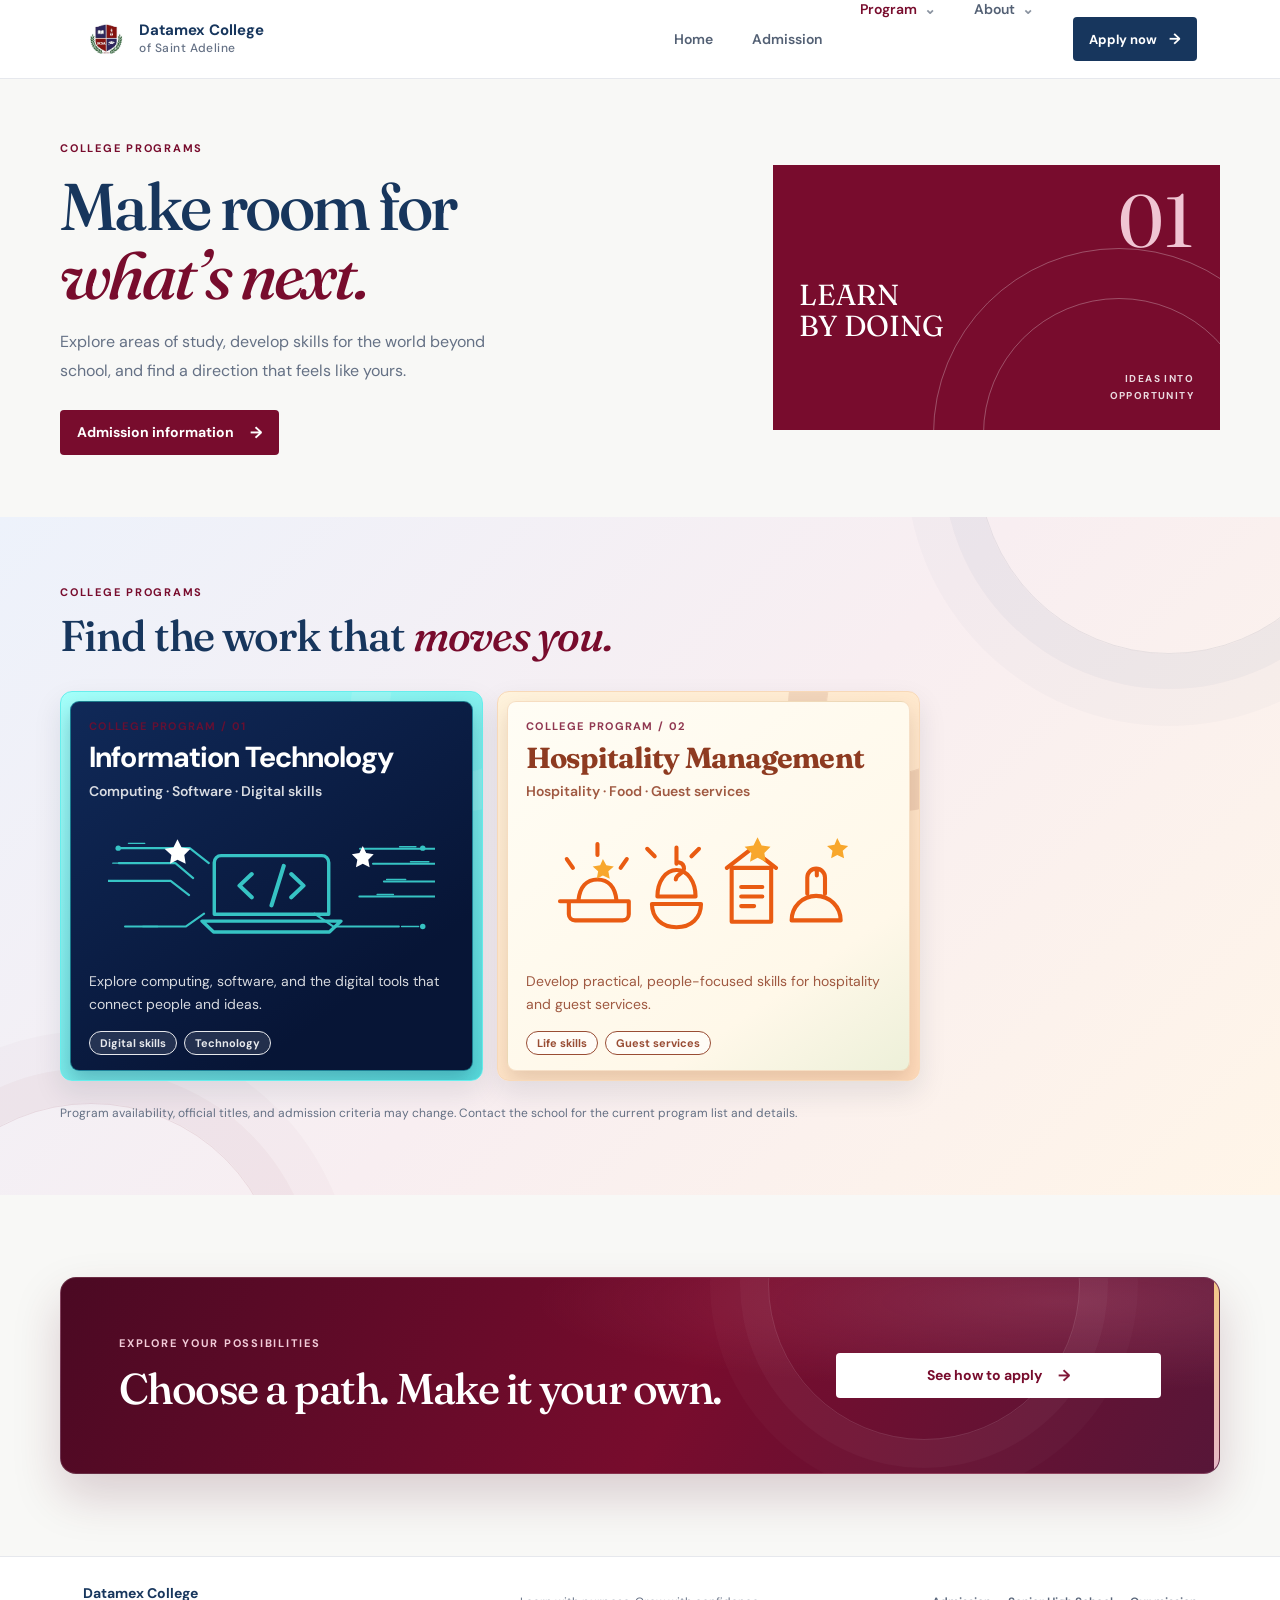
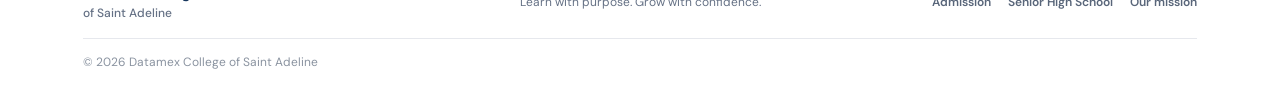
==== program-college.html @ 28ff856f "Refactor code structure and remove redundant sections for improved readability and maintainability" ====
<!doctype html>
<html lang="en">
<head>
  <meta charset="utf-8">
  <meta name="viewport" content="width=device-width, initial-scale=1">
  <meta name="theme-color" content="#780c2d">
  <meta name="description" content="Explore college program areas at Datamex College of Saint Adeline.">
  <title>College Programs | Datamex College of Saint Adeline</title>
  <link rel="preconnect" href="https://fonts.googleapis.com">
  <link rel="preconnect" href="https://fonts.gstatic.com" crossorigin>
  <link href="https://fonts.googleapis.com/css2?family=DM+Sans:wght@400;500;600;700&family=Fraunces:opsz,wght@9..144,500;9..144,600&display=swap" rel="stylesheet">
  <link rel="stylesheet" href="style.css">
  <script src="script.js" defer></script>
</head>
<body>
  <a class="skip-link" href="#main-content">Skip to content</a>
  <header class="site-header">
    <a class="brand" href="index.html" aria-label="Datamex College of Saint Adeline home"><img class="brand-logo" src="assets/dcsa-school-logo.png" alt=""><span class="brand-name">Datamex College <small>of Saint Adeline</small></span></a>
    <button class="menu-toggle" type="button" aria-expanded="false" aria-controls="primary-navigation"><span></span><span></span><span></span><span class="visually-hidden">Toggle navigation</span></button>
    <nav class="primary-navigation" id="primary-navigation" aria-label="Main navigation">
      <a class="nav-link" href="index.html">Home</a><a class="nav-link" href="admission.html">Admission</a>
      <details class="nav-dropdown current"><summary>Program <span aria-hidden="true">⌄</span></summary><div class="dropdown-menu"><a class="dropdown-active" href="program-college.html" aria-current="page">College</a><a href="program-shs.html">Senior High School</a></div></details>
      <details class="nav-dropdown"><summary>About <span aria-hidden="true">⌄</span></summary><div class="dropdown-menu"><a href="about-mission.html">Mission</a><a href="about-vision.html">Vision</a></div></details>
      <a class="nav-cta" href="admission.html">Apply now <span aria-hidden="true">→</span></a>
    </nav>
  </header>
  <main id="main-content">
    <section class="page-hero content-wrap">
      <div><p class="eyebrow eyebrow-dark">COLLEGE PROGRAMS</p><h1>Make room for<br><em>what’s next.</em></h1><p class="page-lead">Explore areas of study, develop skills for the world beyond school, and find a direction that feels like yours.</p><a class="button button-maroon" href="admission.html">Admission information <span aria-hidden="true">→</span></a></div>
      <div class="page-hero-art college-art" aria-hidden="true"><span class="art-symbol">01</span><span class="art-label">LEARN<br>BY DOING</span><span class="art-small">IDEAS INTO<br>OPPORTUNITY</span></div>
    </section>
    <section class="college-programs-section">
      <div class="info-section content-wrap college-programs">
        <div class="section-heading"><div><p class="eyebrow eyebrow-dark">COLLEGE PROGRAMS</p><h2>Find the work that <em>moves you.</em></h2></div></div>
        <div class="program-grid">
          <article class="program-card college-card-it">
            <div class="college-card-inner">
              <span class="program-index">COLLEGE PROGRAM / 01</span><h3>Information Technology</h3>
              <p class="program-subtitle">Computing · Software · Digital skills</p>
              <img class="program-art" src="assets/college-it.svg" alt="">
              <p class="program-description">Explore computing, software, and the digital tools that connect people and ideas.</p>
              <div class="program-tags"><span>Digital skills</span><span>Technology</span></div>
            </div>
          </article>
          <article class="program-card college-card-hm">
            <div class="college-card-inner">
              <span class="program-index">COLLEGE PROGRAM / 02</span><h3>Hospitality Management</h3>
              <p class="program-subtitle">Hospitality · Food · Guest services</p>
              <img class="program-art" src="assets/college-hm.svg" alt="">
              <p class="program-description">Develop practical, people-focused skills for hospitality and guest services.</p>
              <div class="program-tags"><span>Life skills</span><span>Guest services</span></div>
            </div>
          </article>
        </div>
        <p class="disclaimer">Program availability, official titles, and admission criteria may change. Contact the school for the current program list and details.</p>
      </div>
    </section>
    <section class="closing-banner content-wrap"><div><p class="eyebrow">EXPLORE YOUR POSSIBILITIES</p><h2>Choose a path. Make it your own.</h2></div><a class="button button-light" href="admission.html">See how to apply <span aria-hidden="true">→</span></a></section>
  </main>
  <footer class="site-footer"><a class="footer-brand" href="index.html">Datamex College <span>of Saint Adeline</span></a><p>Learn with purpose. Grow with confidence.</p><div class="footer-links"><a href="admission.html">Admission</a><a href="program-shs.html">Senior High School</a><a href="about-mission.html">Our mission</a></div><small>© <span data-year>2026</span> Datamex College of Saint Adeline</small></footer>
</body>
</html>
---- style.css ----
:root {
  color-scheme: light;
  --maroon: #780c2d;
  --maroon-dark: #4b0923;
  --maroon-soft: #f5e9ed;
  --navy: #17365d;
  --navy-dark: #102747;
  --navy-soft: #eaf0f6;
  --ink: #202b3b;
  --muted: #657185;
  --line: #e6e8ed;
  --paper: #f8f8f6;
  --white: #fff;
  --sans: 'DM Sans', 'Segoe UI', sans-serif;
  --serif: 'Fraunces', Georgia, serif;
}

* { box-sizing: border-box; }
html { min-width: 320px; scroll-behavior: smooth; }
body { margin: 0; background: var(--paper); color: var(--ink); font-family: var(--sans); font-size: 16px; -webkit-font-smoothing: antialiased; }
a { color: inherit; text-decoration: none; }
button, a { -webkit-tap-highlight-color: transparent; }
a:focus-visible, button:focus-visible, summary:focus-visible { outline: 3px solid #a74867; outline-offset: 4px; }
.visually-hidden { position: absolute; width: 1px; height: 1px; overflow: hidden; clip: rect(0, 0, 0, 0); white-space: nowrap; clip-path: inset(50%); }
.skip-link { position: absolute; top: 8px; left: 8px; z-index: 20; padding: 10px 14px; transform: translateY(-150%); background: var(--navy); color: var(--white); }
.skip-link:focus { transform: translateY(0); }

.site-header { position: relative; z-index: 10; display: flex; align-items: center; justify-content: space-between; min-height: 78px; padding: 0 max(6.5vw, calc((100vw - 1240px) / 2)); border-bottom: 1px solid var(--line); background: var(--white); }
.home-page .site-header .nav-cta { background: var(--maroon); }
.home-page .site-header .nav-cta:hover { background: var(--navy); }
.brand { display: inline-flex; align-items: center; gap: 10px; }
.brand-logo { display: block; width: 46px; height: 46px; flex: 0 0 auto; object-fit: contain; }
.brand-name { display: flex; flex-direction: column; color: var(--navy); font-size: 14px; font-weight: 700; line-height: 1.15; }
.brand-name small { margin-top: 3px; color: var(--muted); font-size: 10px; font-weight: 500; letter-spacing: .04em; }
.primary-navigation { display: flex; align-items: center; gap: clamp(18px, 3vw, 39px); height: 78px; }
.nav-link, .nav-dropdown > summary { display: flex; align-items: center; gap: 7px; color: #536074; font-size: 12px; font-weight: 600; transition: color .18s ease; }
.nav-link:hover, .nav-dropdown > summary:hover, .nav-dropdown[open] > summary { color: var(--maroon); }
.nav-link.active { color: var(--maroon); }
.nav-dropdown.current > summary { color: var(--maroon); }
.nav-dropdown { position: relative; display: flex; align-items: center; height: 100%; }
.nav-dropdown > summary { list-style: none; cursor: pointer; }
.nav-dropdown > summary::-webkit-details-marker { display: none; }
.nav-dropdown > summary span { color: #8a93a0; font-size: 14px; transition: transform .18s ease; }
.nav-dropdown[open] > summary span { transform: rotate(180deg); }
.dropdown-menu { position: absolute; top: calc(100% - 13px); left: -17px; display: grid; min-width: 190px; padding: 7px; border: 1px solid var(--line); border-radius: 8px; background: var(--white); box-shadow: 0 16px 38px rgb(23 39 61 / 13%); }
.dropdown-menu a { padding: 11px 12px; border-radius: 5px; color: #536074; font-size: 12px; font-weight: 500; }
.dropdown-menu a:hover, .dropdown-menu a.dropdown-active { background: var(--maroon-soft); color: var(--maroon); }
.nav-cta { display: inline-flex; align-items: center; gap: 12px; padding: 12px 16px; border-radius: 4px; background: var(--navy); color: var(--white); font-size: 11px; font-weight: 700; transition: background .18s ease, transform .18s ease; }
.nav-cta:hover { transform: translateY(-1px); background: var(--maroon); }
.nav-cta span { font-size: 15px; }
.menu-toggle { display: none; }

.home-hero { position: relative; display: grid; grid-template-columns: minmax(0, 1.05fr) minmax(0, .95fr); align-items: center; gap: 24px; min-height: 445px; overflow: hidden; padding: 36px max(9vw, calc((100vw - 1160px) / 2)); background: var(--navy-dark) url("assets/home-hero-background.svg") center / cover no-repeat; color: var(--white); }
.home-hero::before { position: absolute; top: -290px; right: 12%; width: 770px; height: 770px; border: 1px solid rgb(255 255 255 / 13%); border-radius: 50%; content: ''; }
.home-hero::after { position: absolute; right: 21%; bottom: -425px; width: 720px; height: 720px; border: 1px solid rgb(255 255 255 / 10%); border-radius: 50%; content: ''; }
.hero-copy { position: relative; z-index: 2; max-width: 570px; padding-bottom: 10px; }
.eyebrow { display: flex; align-items: center; gap: 9px; margin: 0 0 17px; color: #f2cbd8; font-size: 9px; font-weight: 700; letter-spacing: .16em; }
.eyebrow-dot { width: 7px; height: 7px; border-radius: 50%; background: #e9b9c9; }
.eyebrow-dark { color: var(--maroon); }
.home-hero h1, .page-hero h1 { margin: 0; font-family: var(--serif); font-size: clamp(47px, 6vw, 74px); font-weight: 500; letter-spacing: -.04em; line-height: 1.04; }
.home-hero h1 { font-size: clamp(42px, 4vw, 54px); }
.home-hero .hero-description { font-size: 15px; }
.home-hero .hero-note { margin-top: 36px; }
.home-hero h1 em, .page-hero h1 em, .intro-heading h2 em, .section-heading h2 em { color: #e5b7c7; font-weight: 500; }
.hero-description { max-width: 440px; margin: 22px 0 0; color: #f1dfe5; font-size: 13px; line-height: 1.8; }
.hero-actions { display: flex; align-items: center; gap: 24px; margin-top: 29px; }
.button { display: inline-flex; align-items: center; justify-content: center; gap: 16px; min-height: 45px; padding: 0 17px; border-radius: 4px; font-size: 11px; font-weight: 700; transition: background .18s ease, color .18s ease, transform .18s ease; }
.button:hover { transform: translateY(-2px); }
.button-light { background: var(--white); color: var(--maroon); }
.button-light:hover { background: var(--navy-soft); color: var(--navy); }
.button-maroon { margin-top: 24px; background: var(--maroon); color: var(--white); }
.button-maroon:hover { background: var(--navy); color: var(--white); }
.button span { font-size: 16px; }
.text-button { color: var(--white); font-size: 11px; font-weight: 600; }
.text-button:hover { text-decoration: underline; text-underline-offset: 4px; }
.hero-note { display: flex; align-items: center; gap: 11px; margin-top: 55px; color: #e8cdd7; font-size: 9px; line-height: 1.65; }
.hero-note strong { color: var(--white); font-weight: 600; }
.note-stars { color: #f0c4d2; font-size: 22px; }
.hero-art { position: relative; z-index: 1; width: min(112%, 535px); justify-self: end; }
.hero-illustration { display: block; width: 100%; height: auto; overflow: visible; }
.hero-index { position: absolute; right: max(4vw, calc((100vw - 1360px) / 2)); bottom: 25px; color: #e7c7d2; font-size: 9px; letter-spacing: .14em; }

.content-wrap { width: min(1160px, calc(100% - 64px)); margin-right: auto; margin-left: auto; }
.intro-section { position: relative; z-index: 3; display: grid; grid-template-columns: minmax(260px, .9fr) minmax(0, 2fr); align-items: center; gap: 36px; margin-top: -48px; padding: 30px 34px; border: 1px solid rgb(230 232 237 / 75%); border-radius: 17px; background: var(--white); box-shadow: 0 20px 55px rgb(16 39 71 / 12%); }
.intro-heading h2, .section-heading h2, .closing-banner h2 { margin: 0; color: var(--navy); font-family: var(--serif); font-size: clamp(30px, 4vw, 43px); font-weight: 500; letter-spacing: -.025em; line-height: 1.18; }
.home-page .intro-heading h2 { font-size: clamp(27px, 2.7vw, 32px); }
.intro-heading h2 em, .section-heading h2 em { color: var(--maroon); }
.intro-heading > p:not(.eyebrow) { margin: 15px 0 18px; color: var(--muted); font-size: 15px; line-height: 1.75; }
.intro-features { display: grid; grid-template-columns: repeat(3, minmax(0, 1fr)); gap: 12px; }
.intro-feature { min-height: 210px; padding: 18px 16px; border: 1px solid #ececf0; border-radius: 12px; background: linear-gradient(150deg, #f8f8fb, #f5f0f3); }
.intro-feature:nth-child(2) { background: linear-gradient(150deg, #f6f7fa, #edf2f8); }
.intro-feature:nth-child(3) { background: linear-gradient(150deg, #fbf6f6, #f8edf1); }
.intro-feature-icon { display: grid; width: 42px; height: 42px; place-items: center; margin-bottom: 15px; border-radius: 50%; background: var(--maroon); color: var(--white); font-size: 21px; }
.intro-feature:nth-child(2) .intro-feature-icon { background: var(--navy); }
.intro-feature:nth-child(3) .intro-feature-icon { background: #8c2851; }
.intro-feature-label { color: var(--maroon); font-size: 10px; font-weight: 700; letter-spacing: .12em; }
.intro-feature h3 { margin: 9px 0 7px; color: var(--navy); font-family: var(--serif); font-size: 19px; font-weight: 600; line-height: 1.2; }
.intro-feature p { margin: 0; color: #59667a; font-size: 13px; line-height: 1.6; }
.inline-link { display: inline-flex; align-items: center; gap: 12px; color: var(--maroon); font-size: 11px; font-weight: 700; }
.inline-link span { font-size: 15px; transition: transform .18s ease; }
.inline-link:hover span { transform: translate(2px, -2px); }
.pathways-section { padding: 81px 0 89px; background: #f0f1f3; }
.section-heading { display: flex; align-items: end; justify-content: space-between; gap: 20px; margin-bottom: 30px; }
.section-heading .eyebrow { margin-bottom: 12px; }
.section-heading > .inline-link { margin-bottom: 5px; }
.pathway-grid { display: grid; grid-template-columns: repeat(4, minmax(0, 1fr)); gap: 14px; }
.pathway-card { position: relative; display: flex; min-height: 282px; flex-direction: column; align-items: flex-start; overflow: hidden; padding: 24px 23px 20px; background: var(--maroon); color: var(--white); transition: transform .2s ease, box-shadow .2s ease; }
.pathway-card:hover { transform: translateY(-4px); box-shadow: 0 15px 25px rgb(29 30 43 / 14%); }
.pathway-card-maroon { background: linear-gradient(90deg, rgb(75 9 35 / 96%) 0%, rgb(120 12 45 / 82%) 58%, rgb(120 12 45 / 32%) 100%), url("assets/college-pathway-background.svg") center / cover no-repeat; }
.pathway-card-navy { background: linear-gradient(90deg, rgb(16 39 71 / 97%) 0%, rgb(23 54 93 / 84%) 58%, rgb(23 54 93 / 34%) 100%), url("assets/shs-pathway-background.svg") center / cover no-repeat; }
.pathway-number { position: absolute; top: 18px; right: 20px; color: rgb(255 255 255 / 58%); font-size: 9px; letter-spacing: .12em; }
.pathway-arrow { display: grid; width: 30px; height: 30px; place-items: center; margin-bottom: 31px; border: 1px solid rgb(255 255 255 / 55%); border-radius: 50%; font-size: 14px; }
.pathway-type { color: #edcad6; font-size: 8px; font-weight: 700; letter-spacing: .14em; }
.pathway-card-navy .pathway-type { color: #cfdbeb; }
.pathway-card h3 { margin: 8px 0 7px; font-family: var(--serif); font-size: 24px; font-weight: 500; }
.pathway-card p { margin: 0 0 21px; color: rgb(255 255 255 / 79%); font-size: 10px; line-height: 1.7; }
.card-link { display: inline-flex; align-items: center; gap: 11px; margin-top: auto; font-size: 9px; font-weight: 700; }
.card-link span { font-size: 14px; }
.closing-banner { position: relative; display: grid; grid-template-columns: minmax(0, 1.35fr) minmax(245px, .65fr); align-items: center; gap: 42px; overflow: hidden; margin-top: 82px; margin-bottom: 82px; padding: clamp(34px, 5vw, 58px); border: 1px solid rgb(255 255 255 / 14%); border-radius: 16px; background: radial-gradient(ellipse at 86% 12%, rgb(213 119 146 / 25%), transparent 37%), linear-gradient(118deg, #4b0923 0%, #780c2d 54%, #571638 100%); color: var(--white); box-shadow: 0 22px 48px rgb(75 9 35 / 18%); }
.closing-banner::before, .closing-banner::after { position: absolute; z-index: 0; border: 1px solid rgb(255 255 255 / 13%); border-radius: 50%; content: ''; pointer-events: none; }
.closing-banner::before { top: -150px; right: 12%; width: 310px; height: 310px; box-shadow: 0 0 0 28px rgb(255 255 255 / 3%), 0 0 0 58px rgb(255 255 255 / 2%); }
.closing-banner::after { right: 0; bottom: 0; width: 5px; height: 100%; border: 0; border-radius: 0; background: linear-gradient(180deg, #f3c887, #e5b7c7); }
.closing-copy, .closing-action { position: relative; z-index: 1; }
.closing-banner .eyebrow { margin-bottom: 14px; color: #f2cbd8; }
.closing-dot { width: 7px; height: 7px; border-radius: 50%; background: #f3c887; box-shadow: 0 0 0 5px rgb(243 200 135 / 14%); }
.closing-banner h2 { color: var(--white); font-size: clamp(29px, 4vw, 43px); letter-spacing: -.035em; }
.closing-description { max-width: 470px; margin: 14px 0 0; color: rgb(255 255 255 / 78%); font-size: 15px; line-height: 1.75; }
.closing-action { display: flex; flex-direction: column; align-items: flex-start; gap: 15px; padding: 9px 0 9px 32px; border-left: 1px solid rgb(255 255 255 / 23%); }
.closing-action-label { color: #f2cbd8; font-size: 10px; font-weight: 700; letter-spacing: .14em; }
.closing-cta { min-height: 50px; padding: 0 19px; box-shadow: 0 8px 20px rgb(32 11 24 / 18%); }
.closing-cta span { display: grid; width: 25px; height: 25px; place-items: center; border-radius: 50%; background: var(--maroon-soft); transition: transform .18s ease; }
.closing-cta:hover span { transform: translateX(3px); }

.site-footer { display: grid; grid-template-columns: 1fr auto 1fr; align-items: center; gap: 17px 25px; padding: 27px max(6.5vw, calc((100vw - 1240px) / 2)); border-top: 1px solid var(--line); background: var(--white); }
.footer-brand { color: var(--navy); font-size: 12px; font-weight: 700; }
.footer-brand span { display: block; margin-top: 3px; color: var(--muted); font-size: 9px; font-weight: 500; }
.site-footer > p { margin: 0; color: var(--muted); font-size: 9px; }
.footer-links { display: flex; justify-content: flex-end; gap: 17px; }
.footer-links a { color: #59667a; font-size: 9px; font-weight: 600; }
.footer-links a:hover { color: var(--maroon); }
.site-footer > small { grid-column: 1 / -1; padding-top: 15px; border-top: 1px solid var(--line); color: #8a93a0; font-size: 9px; }

.page-hero { display: grid; grid-template-columns: 1fr minmax(300px, .72fr); align-items: center; gap: 8%; min-height: 430px; padding-top: 62px; padding-bottom: 62px; }
.page-hero h1 { color: var(--navy); font-size: clamp(44px, 6vw, 66px); }
.page-hero h1 em { color: var(--maroon); }
.page-lead { max-width: 470px; margin: 19px 0 0; color: var(--muted); font-size: 13px; line-height: 1.8; }
.page-hero-art { position: relative; display: flex; width: 100%; min-height: 265px; flex-direction: column; justify-content: space-between; overflow: hidden; padding: 26px; background: var(--maroon); color: var(--white); }
.page-hero-art::before, .page-hero-art::after { position: absolute; right: -85px; bottom: -190px; width: 370px; height: 370px; border: 1px solid rgb(255 255 255 / 28%); border-radius: 50%; content: ''; }
.page-hero-art::after { right: -35px; bottom: -140px; width: 270px; height: 270px; }
.admission-art { background: var(--navy); }
.college-art { background: var(--maroon); }
.shs-art { background: var(--navy); }
.mission-art { background: var(--maroon); }
.vision-art { background: var(--navy); }
.art-symbol { position: relative; z-index: 1; align-self: flex-end; color: #f0c5d3; font-family: var(--serif); font-size: 74px; line-height: .8; }
.art-label { position: relative; z-index: 1; align-self: flex-start; font-family: var(--serif); font-size: 29px; line-height: 1.05; }
.art-small { position: relative; z-index: 1; align-self: flex-end; color: #ead9df; font-size: 8px; font-weight: 700; letter-spacing: .14em; line-height: 1.7; text-align: right; }
.info-section { padding-top: 68px; padding-bottom: 72px; }
.info-section .section-heading { margin-bottom: 29px; }
.steps-grid { display: grid; grid-template-columns: repeat(3, 1fr); gap: 14px; }
.step-card { min-height: 225px; padding: 21px; border: 1px solid var(--line); background: var(--white); }
.step-number, .program-index { color: var(--maroon); font-size: 9px; font-weight: 700; letter-spacing: .12em; }
.step-card h3, .program-card h3, .requirements-card h3 { margin: 22px 0 8px; color: var(--navy); font-family: var(--serif); font-size: 20px; font-weight: 500; }
.step-card p, .program-card p { margin: 0 0 15px; color: var(--muted); font-size: 10px; line-height: 1.8; }
.step-card .inline-link { font-size: 9px; }
.requirements-section { padding: 69px 0; background: var(--navy); color: var(--white); }
.requirements-layout { display: grid; grid-template-columns: .8fr 1fr; gap: 10%; align-items: start; }
.requirements-layout h2 { margin: 0; font-family: var(--serif); font-size: clamp(32px, 4vw, 44px); font-weight: 500; }
.requirements-layout h2 em { color: #e6bfcc; font-weight: 500; }
.requirements-intro { max-width: 340px; margin-top: 17px; color: #d3deeb; font-size: 11px; line-height: 1.8; }
.requirements-card { padding: 23px 25px; background: var(--white); color: var(--ink); }
.requirements-card h3 { margin: 0 0 17px; font-size: 20px; }
.check-list { display: grid; gap: 12px; margin: 0; padding: 0; list-style: none; }
.check-list li { position: relative; padding-left: 24px; color: #59667a; font-size: 10px; line-height: 1.6; }
.check-list li::before { position: absolute; top: 0; left: 0; color: var(--maroon); content: '✓'; font-size: 13px; font-weight: 700; }
.requirements-note, .disclaimer { margin: 20px 0 0; color: #7a8595; font-size: 9px; line-height: 1.7; }
.disclaimer { padding-top: 2px; }
.program-grid { display: grid; grid-template-columns: repeat(4, minmax(0, 1fr)); gap: 14px; }
.program-card { position: relative; display: flex; min-height: 330px; flex-direction: column; overflow: hidden; padding: 18px 17px 15px; border: 1px solid transparent; border-radius: 13px; box-shadow: 0 12px 28px rgb(23 39 61 / 10%); transition: transform .2s ease, box-shadow .2s ease; }
.program-card:hover { transform: translateY(-5px); box-shadow: 0 18px 34px rgb(23 39 61 / 17%); }
.program-card-ict { border-color: #11d6d4; background: linear-gradient(145deg, #10274d, #071536 72%); color: var(--white); }
.program-card-he { border-color: #ffca7b; background: linear-gradient(145deg, #fff5df, #fffaf0 72%); color: #b9410c; }
.program-card-abm { border-color: #d7af4c; background: linear-gradient(145deg, #0d4436, #063529 72%); color: #fff4cf; }
.program-card-gas { border-color: #c5b5f9; background: linear-gradient(145deg, #f3efff, #e5f3ff 72%); color: #4b32a2; }
.college-programs-section { position: relative; overflow: hidden; background: linear-gradient(135deg, #edf2fb 0%, #f8eef1 52%, #fff5e8 100%); }
.college-programs-section::before, .college-programs-section::after { position: absolute; width: 380px; height: 380px; border: 1px solid rgb(23 54 93 / 9%); border-radius: 50%; content: ''; pointer-events: none; }
.college-programs-section::before { top: -245px; right: -80px; box-shadow: 0 0 0 35px rgb(23 54 93 / 3%), 0 0 0 72px rgb(23 54 93 / 2%); }
.college-programs-section::after { bottom: -290px; left: -100px; border-color: rgb(120 12 45 / 10%); box-shadow: 0 0 0 35px rgb(120 12 45 / 3%), 0 0 0 72px rgb(120 12 45 / 2%); }
.college-programs { position: relative; z-index: 1; }
.college-programs .program-grid { grid-template-columns: repeat(2, minmax(0, 1fr)); max-width: 860px; }
.college-programs .program-card { min-height: 390px; padding: 9px; border-radius: 12px; }
.college-programs .program-card::before { position: absolute; z-index: 0; top: -55px; right: -44px; width: 135px; height: 135px; border: 1px solid currentColor; border-radius: 50%; content: ''; opacity: .12; box-shadow: 0 0 0 18px currentColor, 0 0 0 38px currentColor; pointer-events: none; }
.college-card-it { border-color: #67eeed; background: linear-gradient(145deg, #a4fffa, #59dedf); color: var(--white); }
.college-card-hm { border-color: #f8d9b8; background: linear-gradient(145deg, #fff3dc, #ffdbbb); color: #8e3b21; }
.college-card-inner { position: relative; z-index: 1; display: flex; min-height: 370px; flex: 1; flex-direction: column; overflow: hidden; padding: 17px 18px 15px; border-radius: 9px; }
.college-card-it .college-card-inner { border: 1px solid rgb(48 232 231 / 48%); background: linear-gradient(145deg, #102958, #071536 76%); box-shadow: 0 10px 20px rgb(3 23 59 / 24%); }
.college-card-hm .college-card-inner { border: 1px solid rgb(226 161 103 / 32%); background: linear-gradient(145deg, #fffdf5 0%, #fff8e9 74%, #edf0d9 100%); box-shadow: 0 10px 20px rgb(107 62 33 / 17%); }
.college-programs .program-index { position: relative; z-index: 1; font-size: 8px; font-weight: 700; letter-spacing: .12em; opacity: .82; }
.college-programs .program-card h3 { position: relative; z-index: 1; min-height: 31px; margin: 8px 0 0; color: inherit; font-family: var(--sans); font-size: clamp(20px, 2.4vw, 29px); font-weight: 700; letter-spacing: -.03em; line-height: 1.15; }
.college-programs .college-card-hm h3 { font-family: var(--serif); }
.college-programs .program-subtitle { position: relative; z-index: 1; min-height: 17px; margin: 5px 0 0; color: inherit; font-size: 9px; font-weight: 600; opacity: .84; }
.college-programs .program-art { height: 150px; margin: 8px auto 8px; }
.college-programs .program-description { margin: 0 0 12px; color: inherit; font-size: 10px; line-height: 1.6; opacity: .84; }
.college-programs .program-tags { display: flex; flex-wrap: wrap; gap: 7px; margin-top: auto; }
.college-programs .program-tags span { display: inline-flex; min-height: 24px; align-items: center; padding: 0 10px; border: 1px solid currentColor; border-radius: 999px; background: rgb(255 255 255 / 12%); color: inherit; font-size: 8px; font-weight: 700; opacity: .9; }
.college-card-hm .program-tags span { background: rgb(255 255 255 / 70%); }
.college-programs .disclaimer { color: #657185; }
.shs-strands-section { position: relative; overflow: hidden; background: linear-gradient(125deg, #102747 0%, #17365d 58%, #4b0923 100%); }
.shs-strands-section::before, .shs-strands-section::after { position: absolute; width: 430px; height: 430px; border: 1px solid rgb(255 255 255 / 13%); border-radius: 50%; content: ''; pointer-events: none; }
.shs-strands-section::before { top: -280px; right: -80px; box-shadow: 0 0 0 32px rgb(255 255 255 / 4%), 0 0 0 67px rgb(255 255 255 / 3%), 0 0 0 108px rgb(255 255 255 / 2%); }
.shs-strands-section::after { bottom: -310px; left: -120px; border-color: rgb(244 183 204 / 24%); box-shadow: 0 0 0 32px rgb(244 183 204 / 5%), 0 0 0 67px rgb(244 183 204 / 3%), 0 0 0 108px rgb(244 183 204 / 2%); }
.shs-strands { position: relative; z-index: 1; }
.shs-strands .section-heading, .shs-strands .program-grid, .shs-strands .disclaimer { position: relative; z-index: 1; }
.shs-strands .section-heading h2 { color: var(--white); }
.shs-strands .section-heading h2 em { color: #f0c5d3; }
.shs-strands .section-heading .eyebrow { color: #e0e9f4; }
.shs-strands .program-card { min-height: 390px; padding: 20px; border: 0; border-top: 5px solid #21bfc2; border-radius: 14px 5px 14px 5px; background: #fff; box-shadow: 0 15px 32px rgb(4 17 38 / 25%); color: var(--navy); transition: transform .2s ease, box-shadow .2s ease; }
.shs-strands .program-card:nth-child(2) { border-top-color: #ef8b4b; }
.shs-strands .program-card:nth-child(3) { border-top-color: #d3a83b; }
.shs-strands .program-card:nth-child(4) { border-top-color: #8065d6; }
.shs-strands .program-card::before { position: absolute; right: -38px; bottom: -55px; width: 135px; height: 135px; border: 1px solid currentColor; border-radius: 50%; content: ''; opacity: .08; box-shadow: 0 0 0 18px currentColor, 0 0 0 38px currentColor; pointer-events: none; }
.shs-strands .program-card:hover { transform: translateY(-6px); box-shadow: 0 22px 40px rgb(4 17 38 / 34%); }
.shs-strands .program-index { position: relative; z-index: 1; color: #52657d; font-size: 11px; font-weight: 700; letter-spacing: .08em; }
.shs-strands .program-card h3 { position: relative; z-index: 1; margin: 7px 0 0; color: var(--navy); font-family: var(--sans); font-size: 36px; font-weight: 700; letter-spacing: -.04em; line-height: 1; }
.shs-strands .program-subtitle { position: relative; z-index: 1; min-height: 34px; margin: 7px 0 0; color: #344a66; font-size: 14px; font-weight: 600; line-height: 1.4; }
.shs-strands .program-art { display: block; width: 100%; height: 130px; flex: 0 0 auto; margin: 9px auto 10px; border-radius: 10px; background: #e9fafa; object-fit: contain; }
.shs-strands .program-card:nth-child(2) .program-art { background: #fff2e4; }
.shs-strands .program-card:nth-child(3) .program-art { background: #edf5ef; }
.shs-strands .program-card:nth-child(4) .program-art { background: #f1edfc; }
.shs-strands .program-description { margin: 0 0 14px; color: #384b61; font-size: 14px; line-height: 1.55; }
.shs-strands .program-tags { display: flex; flex-wrap: wrap; gap: 7px; margin-top: auto; }
.shs-strands .program-tags span { display: inline-flex; min-height: 28px; align-items: center; padding: 0 11px; border: 0; border-radius: 999px; background: #d8f6f3; color: #155e63; font-size: 11px; font-weight: 700; }
.shs-strands .program-card:nth-child(2) .program-tags span { background: #ffecd7; color: #8e451d; }
.shs-strands .program-card:nth-child(3) .program-tags span { background: #e8f0d7; color: #42602a; }
.shs-strands .program-card:nth-child(4) .program-tags span { background: #eee8ff; color: #503c97; }
.shs-strands .disclaimer { color: #e0e9f4; }
.statement-section { display: grid; grid-template-columns: 100px 1fr; gap: 30px; align-items: start; padding-top: 62px; padding-bottom: 75px; }
.statement-mark { color: var(--maroon); font-family: var(--serif); font-size: 120px; line-height: .9; }
.statement-mark-blue { color: var(--navy); }
.statement-section .eyebrow { margin: 4px 0 14px; }
.statement-section h2 { max-width: 830px; margin: 0; color: var(--navy); font-family: var(--serif); font-size: clamp(25px, 4vw, 40px); font-weight: 500; line-height: 1.35; }
.statement-caption { margin: 20px 0 0; color: var(--muted); font-size: 10px; }
.values-section { padding: 68px 0 72px; background: var(--maroon); color: var(--white); }
.values-section .section-heading h2 { color: var(--white); }
.values-section .section-heading h2 em { color: #ecc8d4; }
.value-grid { display: grid; grid-template-columns: repeat(3, 1fr); gap: 14px; }
.value-grid article { min-height: 165px; padding: 20px; border: 1px solid rgb(255 255 255 / 24%); }
.value-grid article > span { color: #e6baca; font-size: 9px; font-weight: 700; letter-spacing: .12em; }
.value-grid h3 { margin: 18px 0 8px; font-family: var(--serif); font-size: 19px; font-weight: 500; }
.value-grid p { margin: 0; color: #f1dfe5; font-size: 10px; line-height: 1.7; }
.vision-values { background: var(--navy); }
.vision-values .eyebrow { color: #d6dfeb; }
.vision-values .section-heading h2 em { color: #c3d2e5; }
.vision-values .value-grid article > span { color: #b7c9df; }
.vision-values .value-grid p { color: #d7e1ed; }

.admission-steps-section { position: relative; overflow: hidden; background: radial-gradient(ellipse at 82% 18%, rgb(56 94 139 / 35%), transparent 34%), linear-gradient(125deg, #102747, #17365d 58%, #251f4b); color: var(--white); }
.admission-steps-section::before, .admission-steps-section::after { position: absolute; width: 330px; height: 330px; border: 1px solid rgb(255 255 255 / 12%); border-radius: 50%; content: ''; pointer-events: none; }
.admission-steps-section::before { top: -190px; right: 4%; box-shadow: 0 0 0 28px rgb(255 255 255 / 3%), 0 0 0 60px rgb(255 255 255 / 2%); }
.admission-steps-section::after { bottom: -240px; left: -110px; border-color: rgb(238 199 146 / 25%); box-shadow: 0 0 0 28px rgb(238 199 146 / 4%), 0 0 0 60px rgb(238 199 146 / 2%); }
.admission-steps { position: relative; z-index: 1; }
.admission-steps .section-heading, .admission-steps .steps-grid { position: relative; z-index: 1; }
.admission-steps .section-heading { margin-bottom: 34px; }
.admission-steps .section-heading h2 { color: var(--white); }
.admission-steps .section-heading h2 em { color: #efc6d3; }
.admission-steps .section-heading .eyebrow { color: #f0c98e; }
.steps-intro { max-width: 430px; margin: 12px 0 0; color: #d3deeb; font-size: 14px; line-height: 1.7; }
.admission-steps .steps-grid { grid-template-columns: repeat(3, minmax(0, 1fr)); gap: 18px; }
.admission-steps .step-card { --step-accent: var(--maroon); position: relative; display: grid; grid-template-columns: 54px minmax(0, 1fr); grid-template-rows: auto 1fr auto; column-gap: 16px; min-height: 265px; overflow: hidden; padding: 27px 25px 24px; border: 1px solid rgb(255 255 255 / 76%); border-top: 3px solid var(--step-accent); border-radius: 12px; background: linear-gradient(145deg, #fff 0%, #f8f6f2 100%); box-shadow: 0 16px 34px rgb(3 14 31 / 22%); transition: transform .2s ease, box-shadow .2s ease; }
.admission-steps .step-card:nth-child(2) { --step-accent: #39739a; }
.admission-steps .step-card:nth-child(3) { --step-accent: #ad7a29; }
.admission-steps .step-card:hover { transform: translateY(-5px); box-shadow: 0 22px 40px rgb(3 14 31 / 30%); }
.admission-steps .step-card::after { position: absolute; right: -54px; bottom: -70px; width: 150px; height: 150px; border: 1px solid rgb(23 54 93 / 10%); border-radius: 50%; content: ''; box-shadow: 0 0 0 18px rgb(23 54 93 / 3%), 0 0 0 38px rgb(23 54 93 / 2%); pointer-events: none; }
.admission-steps .step-number { position: relative; z-index: 1; display: grid; grid-column: 1; grid-row: 1; width: 54px; height: 54px; place-items: center; border: 1px solid color-mix(in srgb, var(--step-accent), white 76%); border-radius: 16px; background: color-mix(in srgb, var(--step-accent), white 92%); color: var(--step-accent); font-size: 16px; font-weight: 700; letter-spacing: .02em; }
.admission-steps .step-card h3 { position: relative; z-index: 1; grid-column: 2; grid-row: 1; align-self: center; margin: 0; color: var(--navy); font-size: 20px; line-height: 1.3; }
.admission-steps .step-card p { position: relative; z-index: 1; grid-column: 1 / -1; margin: 24px 0 20px; color: #59667a; font-size: 14px; line-height: 1.75; }
.admission-steps .step-card .inline-link { position: relative; z-index: 1; grid-column: 1 / -1; align-self: end; color: var(--step-accent); font-size: 13px; }

.brand-name { font-size: 15px; }
.brand-name small { font-size: 12px; }
.nav-link, .nav-dropdown > summary { font-size: 14px; }
.dropdown-menu a { font-size: 14px; }
.nav-cta { font-size: 13px; }
.eyebrow { font-size: 11px; }
.hero-description, .intro-copy p, .page-lead { font-size: 16px; }
.button, .text-button { font-size: 14px; }
.hero-note { font-size: 12px; }
.hero-index { font-size: 11px; }
.inline-link { font-size: 14px; }
.pathway-number, .step-number, .program-index, .value-grid article > span { font-size: 12px; }
.pathway-type { font-size: 11px; }
.pathway-card h3 { font-size: 27px; }
.pathway-card p { font-size: 14px; }
.card-link { font-size: 12px; }
.footer-brand { font-size: 14px; }
.footer-brand span, .site-footer > p, .footer-links a, .site-footer > small { font-size: 12px; }
.art-small { font-size: 10px; }
.step-card h3, .program-card h3, .requirements-card h3 { font-size: 21px; }
.step-card p, .program-card p { font-size: 14px; }
.step-card .inline-link { font-size: 13px; }
.requirements-intro { font-size: 14px; }
.check-list li { font-size: 14px; }
.requirements-note, .disclaimer { font-size: 12px; }
.value-grid h3 { font-size: 21px; }
.value-grid p { font-size: 14px; }
.college-programs .program-index, .shs-strands .program-index { font-size: 11px; }
.college-programs .program-subtitle, .shs-strands .program-subtitle { font-size: 14px; }
.college-programs .program-description, .shs-strands .program-description { font-size: 14px; }
.college-programs .program-tags span, .shs-strands .program-tags span { font-size: 11px; }

@media (min-width: 1450px) {
  .home-hero { min-height: 480px; }
}
@media (max-width: 850px) {
  .site-header { min-height: 70px; padding: 0 25px; }
  .primary-navigation { gap: 17px; height: 70px; }
  .nav-link, .nav-dropdown > summary { font-size: 13px; }
  .nav-cta { padding: 11px 12px; }
  .pathway-grid { grid-template-columns: repeat(2, minmax(0, 1fr)); }
  .program-grid { grid-template-columns: repeat(2, minmax(0, 1fr)); }
  .home-hero { grid-template-columns: minmax(0, 1.1fr) minmax(0, .9fr); min-height: 460px; gap: 12px; padding-right: 6vw; padding-left: 6vw; }
  .home-hero h1 { font-size: clamp(39px, 4.8vw, 49px); }
  .home-page .intro-heading h2 { font-size: clamp(28px, 3.8vw, 32px); }
  .hero-art { width: min(112%, 390px); transform: scale(.95); transform-origin: center right; }
  .content-wrap { width: min(100% - 48px, 1160px); }
  .site-footer { padding-right: 25px; padding-left: 25px; }
}
@media (max-width: 680px) {
  .site-header { min-height: 66px; padding: 0 19px; }
  .brand-logo { width: 42px; height: 42px; }
  .menu-toggle { display: flex; width: 40px; height: 40px; flex-direction: column; align-items: center; justify-content: center; gap: 5px; border: 1px solid var(--line); border-radius: 4px; background: var(--white); cursor: pointer; }
  .menu-toggle > span:not(.visually-hidden) { width: 17px; height: 2px; border-radius: 2px; background: var(--navy); transition: transform .18s ease, opacity .18s ease; }
  .menu-toggle[aria-expanded="true"] > span:nth-child(1) { transform: translateY(7px) rotate(45deg); }
  .menu-toggle[aria-expanded="true"] > span:nth-child(2) { opacity: 0; }
  .menu-toggle[aria-expanded="true"] > span:nth-child(3) { transform: translateY(-7px) rotate(-45deg); }
  .primary-navigation { position: absolute; top: 100%; right: 0; left: 0; display: none; height: auto; flex-direction: column; align-items: stretch; gap: 0; padding: 10px 19px 18px; border-bottom: 1px solid var(--line); background: var(--white); box-shadow: 0 15px 25px rgb(23 39 61 / 9%); }
  .primary-navigation.is-open { display: flex; }
  .primary-navigation > .nav-link, .nav-dropdown > summary { min-height: 43px; padding: 0 4px; font-size: 13px; }
  .nav-dropdown { display: block; height: auto; }
  .nav-dropdown > summary { display: flex; }
  .dropdown-menu { position: static; min-width: 0; margin: 0 0 8px 8px; border: 0; border-left: 2px solid var(--maroon-soft); border-radius: 0; box-shadow: none; }
  .dropdown-menu a { padding: 10px 14px; }
  .nav-cta { justify-content: center; margin-top: 8px; }
  .home-hero { grid-template-columns: 1fr; min-height: 0; gap: 0; padding: 64px 26px 58px; }
  .home-hero::before { top: auto; right: -270px; bottom: 30px; width: 570px; height: 570px; }
  .home-hero::after { right: -230px; bottom: -30px; width: 460px; height: 460px; }
  .home-hero h1 { font-size: clamp(44px, 12vw, 63px); }
  .home-page .intro-heading h2 { font-size: 32px; }
  .hero-description { max-width: 510px; font-size: 15px; }
  .hero-actions { flex-wrap: wrap; gap: 15px 20px; }
  .hero-note { margin-top: 33px; }
  .hero-art { width: min(100%, 340px); margin: 10px auto 0; transform: none; }
  .hero-index { right: 20px; bottom: 15px; }
  .content-wrap { width: calc(100% - 40px); }
  .intro-section { grid-template-columns: 1fr; gap: 23px; margin-top: -26px; padding: 25px 20px; }
  .intro-features { grid-template-columns: 1fr; gap: 10px; }
  .intro-feature { min-height: 0; padding: 16px; }
  .intro-feature-icon { margin-bottom: 10px; }
  .pathways-section { padding: 62px 0; }
  .section-heading { align-items: flex-start; flex-direction: column; gap: 15px; }
  .pathway-grid, .steps-grid, .program-grid, .value-grid { grid-template-columns: 1fr; }
  .admission-steps .steps-grid { grid-template-columns: 1fr; gap: 13px; }
  .admission-steps .section-heading { margin-bottom: 25px; }
  .admission-steps .step-card { min-height: 0; padding: 22px; }
  .admission-steps .step-card p { margin: 18px 0 14px; }
  .college-programs .program-grid { grid-template-columns: 1fr; }
  .pathway-card { min-height: 238px; }
  .closing-banner { grid-template-columns: 1fr; gap: 24px; margin-top: 58px; margin-bottom: 58px; padding: 30px 24px; }
  .closing-action { gap: 12px; padding: 19px 0 0; border-top: 1px solid rgb(255 255 255 / 23%); border-left: 0; }
  .site-footer { grid-template-columns: 1fr auto; gap: 15px; padding: 23px 20px; }
  .site-footer > p { grid-column: 1 / -1; grid-row: 2; }
  .footer-links { grid-column: 1 / -1; grid-row: 3; justify-content: flex-start; flex-wrap: wrap; }
  .site-footer > small { grid-row: 4; }
  .page-hero { grid-template-columns: 1fr; gap: 31px; min-height: 0; padding-top: 54px; padding-bottom: 55px; }
  .page-hero h1 { font-size: clamp(43px, 12vw, 61px); }
  .page-hero-art { min-height: 230px; }
  .info-section { padding-top: 52px; padding-bottom: 57px; }
  .step-card { min-height: 190px; }
  .requirements-section { padding: 54px 0; }
  .requirements-layout { grid-template-columns: 1fr; gap: 24px; }
  .requirements-card { padding: 21px; }
  .program-card { min-height: 205px; }
  .statement-section { grid-template-columns: 44px 1fr; gap: 16px; padding-top: 54px; padding-bottom: 60px; }
  .statement-mark { font-size: 77px; }
  .values-section { padding: 53px 0; }
  .value-grid article { min-height: 140px; }
}
@media (prefers-reduced-motion: reduce) {
  *, *::before, *::after { scroll-behavior: auto !important; transition-duration: .01ms !important; }
}
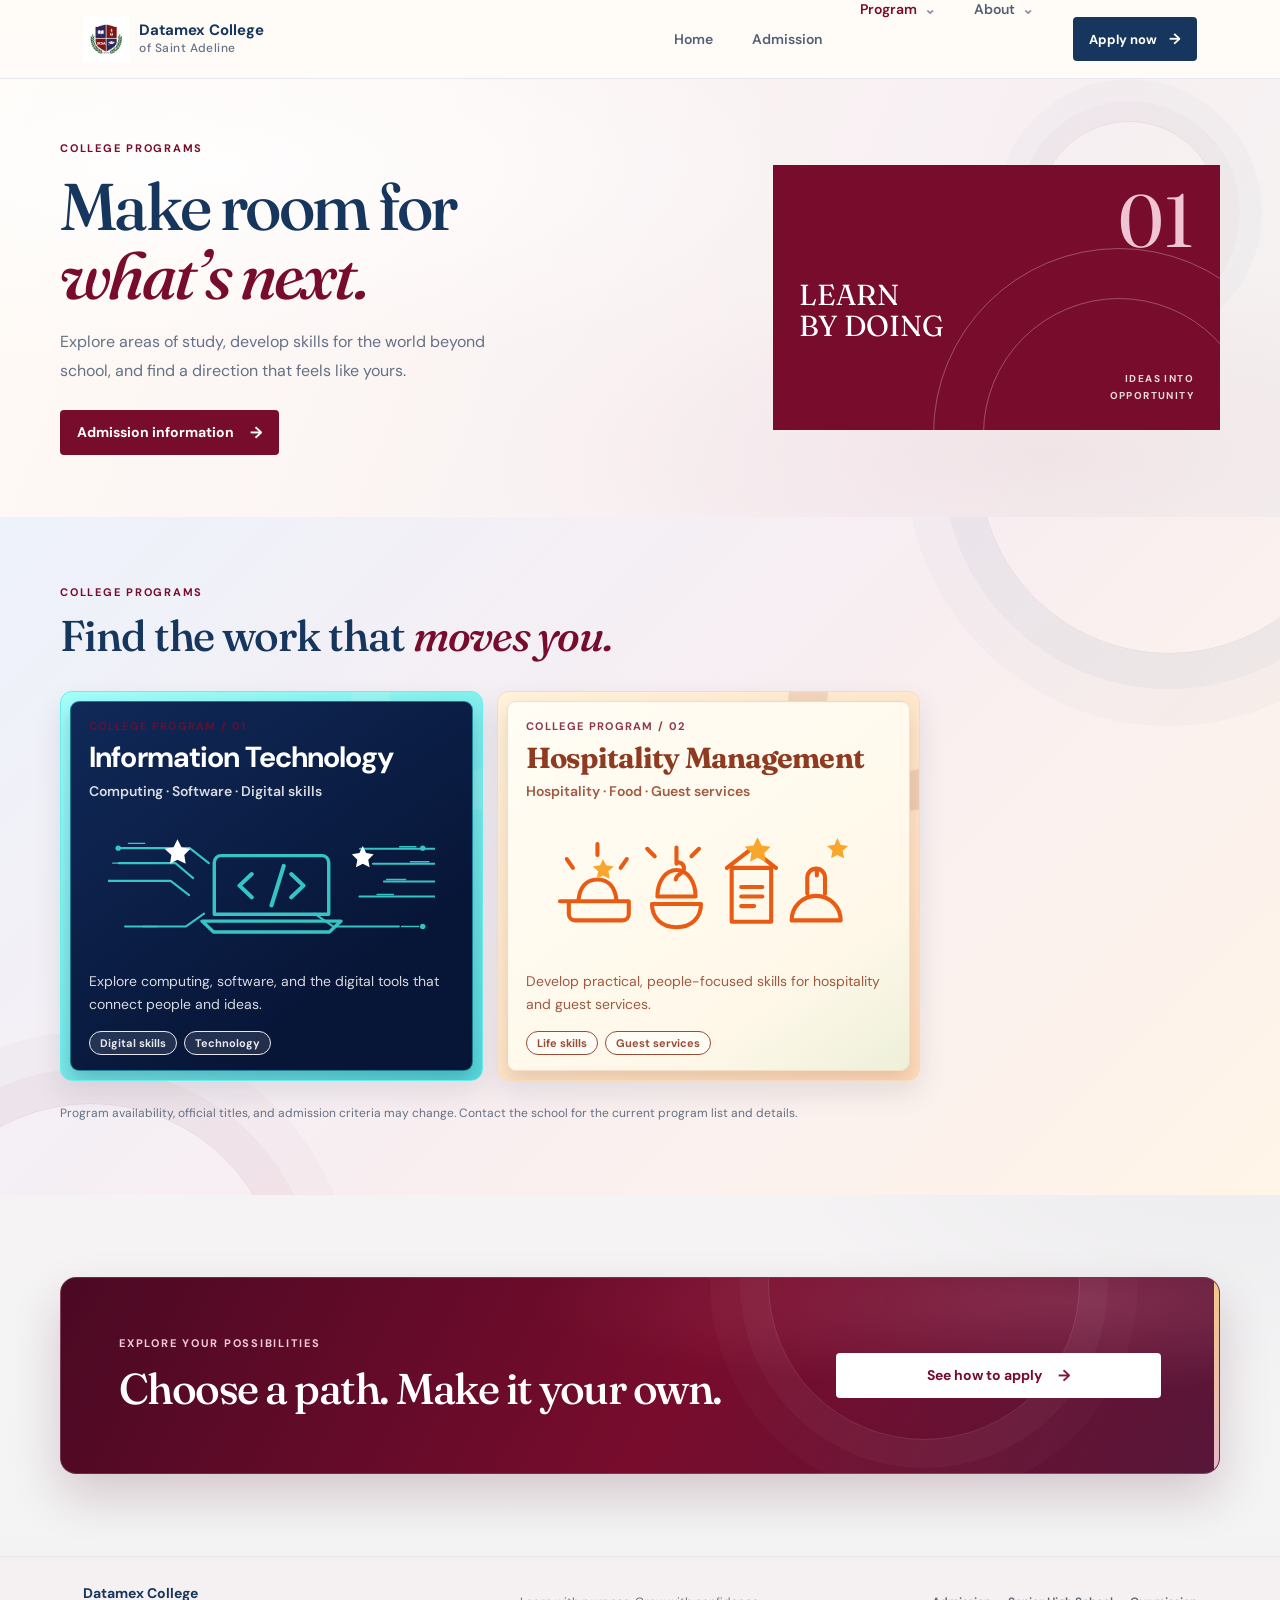
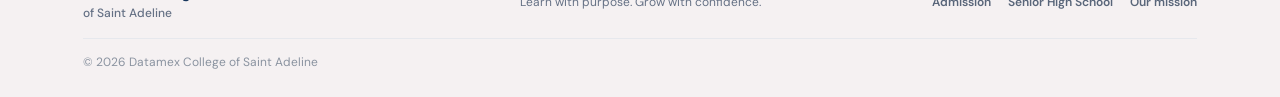
==== commit 3b755a99: "Update SVG illustration and enhance CSS for college page layout and transitions" ====
--- a/program-college.html
+++ b/program-college.html
@@ -12,7 +12,7 @@
   <link rel="stylesheet" href="style.css">
   <script src="script.js" defer></script>
 </head>
-<body>
+<body class="college-page">
   <a class="skip-link" href="#main-content">Skip to content</a>
   <header class="site-header">
     <a class="brand" href="index.html" aria-label="Datamex College of Saint Adeline home"><img class="brand-logo" src="assets/dcsa-school-logo.png" alt=""><span class="brand-name">Datamex College <small>of Saint Adeline</small></span></a>
--- a/style.css
+++ b/style.css
@@ -17,7 +17,23 @@
 
 * { box-sizing: border-box; }
 html { min-width: 320px; scroll-behavior: smooth; }
+@view-transition { navigation: auto; }
+::view-transition-old(root) { animation: page-transition-out .24s ease-in both; }
+::view-transition-new(root) { animation: page-transition-in .34s cubic-bezier(.2, .7, .2, 1) both; }
+@keyframes page-transition-out {
+  to { opacity: 0; transform: translateX(-8px); }
+}
+@keyframes page-transition-in {
+  from { opacity: 0; transform: translateX(8px); }
+  to { opacity: 1; transform: translateX(0); }
+}
 body { margin: 0; background: var(--paper); color: var(--ink); font-family: var(--sans); font-size: 16px; -webkit-font-smoothing: antialiased; }
+.college-page { background: radial-gradient(ellipse at 5% 30%, rgb(120 12 45 / 5%), transparent 32%), radial-gradient(ellipse at 96% 59%, rgb(23 54 93 / 6%), transparent 30%), linear-gradient(180deg, #fffaf6 0%, #f8f3f5 48%, #f2f3f4 100%); }
+.college-page .site-header { background: rgb(255 252 249 / 94%); }
+.college-page .page-hero { position: relative; isolation: isolate; }
+.college-page .page-hero::before { position: absolute; z-index: -1; top: 0; bottom: 0; left: 50%; width: 100vw; transform: translateX(-50%); background: radial-gradient(ellipse at 14% 20%, rgb(255 255 255 / 88%), transparent 43%), radial-gradient(ellipse at 82% 86%, rgb(225 194 202 / 26%), transparent 38%), linear-gradient(110deg, #fffaf5, #f7eff2 72%, #f5f2f1); content: ''; pointer-events: none; }
+.college-page .page-hero::after { position: absolute; z-index: -1; top: 42px; right: 0; width: 180px; height: 180px; border: 1px solid rgb(120 12 45 / 9%); border-radius: 50%; content: ''; box-shadow: 0 0 0 20px rgb(120 12 45 / 2%), 0 0 0 42px rgb(23 54 93 / 2%); pointer-events: none; }
+.college-page .site-footer { background: #f5f1f2; }
 a { color: inherit; text-decoration: none; }
 button, a { -webkit-tap-highlight-color: transparent; }
 a:focus-visible, button:focus-visible, summary:focus-visible { outline: 3px solid #a74867; outline-offset: 4px; }
@@ -253,6 +269,40 @@
 .vision-values .section-heading h2 em { color: #c3d2e5; }
 .vision-values .value-grid article > span { color: #b7c9df; }
 .vision-values .value-grid p { color: #d7e1ed; }
+.values-section:not(.vision-values) { position: relative; overflow: hidden; padding: 78px 0; background: radial-gradient(ellipse at 9% 12%, rgb(120 12 45 / 8%), transparent 34%), radial-gradient(ellipse at 93% 88%, rgb(23 54 93 / 9%), transparent 35%), linear-gradient(125deg, #f8f2f1, #f0f3f8 58%, #f7f1e9); color: var(--ink); }
+.values-section:not(.vision-values)::before { position: absolute; top: -210px; right: 7%; width: 380px; height: 380px; border: 1px solid rgb(23 54 93 / 10%); border-radius: 50%; content: ''; box-shadow: 0 0 0 30px rgb(23 54 93 / 3%), 0 0 0 64px rgb(120 12 45 / 2%); pointer-events: none; }
+.values-section:not(.vision-values) > .content-wrap { position: relative; z-index: 1; display: grid; grid-template-columns: minmax(230px, .72fr) minmax(0, 1.28fr); align-items: center; gap: clamp(35px, 7vw, 88px); }
+.values-section:not(.vision-values) .section-heading { align-self: start; margin: 0; }
+.values-section:not(.vision-values) .section-heading .eyebrow { color: var(--maroon); }
+.values-section:not(.vision-values) .section-heading h2 { color: var(--navy); font-size: clamp(34px, 4vw, 48px); }
+.values-section:not(.vision-values) .section-heading h2 em { color: var(--maroon); }
+.values-section:not(.vision-values) .value-grid { grid-template-columns: 1fr; gap: 12px; }
+.values-section:not(.vision-values) .value-grid article { display: grid; grid-template-columns: 58px minmax(0, 1fr); grid-template-rows: auto auto; align-items: center; column-gap: 17px; min-height: 0; padding: 20px 23px; border: 1px solid rgb(23 54 93 / 9%); border-left: 3px solid var(--maroon); border-radius: 11px; background: rgb(255 255 255 / 90%); box-shadow: 0 10px 24px rgb(23 54 93 / 7%); transition: transform .2s ease, box-shadow .2s ease; }
+.values-section:not(.vision-values) .value-grid article:hover { transform: translateX(4px); box-shadow: 0 15px 28px rgb(23 54 93 / 12%); }
+.values-section:not(.vision-values) .value-grid article:nth-child(2) { border-left-color: #39739a; }
+.values-section:not(.vision-values) .value-grid article:nth-child(3) { border-left-color: #ad7a29; }
+.values-section:not(.vision-values) .value-grid article > span { display: grid; grid-column: 1; grid-row: 1 / 3; width: 48px; height: 48px; place-items: center; border: 1px solid #ead3dc; border-radius: 15px; background: #f8edf1; color: var(--maroon); font-size: 13px; }
+.values-section:not(.vision-values) .value-grid article:nth-child(2) > span { border-color: #d5e1eb; background: #edf3f8; color: #39739a; }
+.values-section:not(.vision-values) .value-grid article:nth-child(3) > span { border-color: #eddfc7; background: #faf4e8; color: #94651c; }
+.values-section:not(.vision-values) .value-grid h3 { margin: 0 0 4px; color: var(--navy); font-size: 20px; }
+.values-section:not(.vision-values) .value-grid p { color: #59667a; font-size: 14px; line-height: 1.6; }
+.vision-values { position: relative; overflow: hidden; padding: 78px 0; background: radial-gradient(ellipse at 9% 12%, rgb(23 54 93 / 9%), transparent 34%), radial-gradient(ellipse at 93% 88%, rgb(120 12 45 / 7%), transparent 35%), linear-gradient(125deg, #eef3f8, #f3f1f5 58%, #f8f2ed); color: var(--ink); }
+.vision-values::before { position: absolute; top: -210px; right: 7%; width: 380px; height: 380px; border: 1px solid rgb(23 54 93 / 11%); border-radius: 50%; content: ''; box-shadow: 0 0 0 30px rgb(23 54 93 / 3%), 0 0 0 64px rgb(120 12 45 / 2%); pointer-events: none; }
+.vision-values > .content-wrap { position: relative; z-index: 1; display: grid; grid-template-columns: minmax(230px, .72fr) minmax(0, 1.28fr); align-items: center; gap: clamp(35px, 7vw, 88px); }
+.vision-values .section-heading { align-self: start; margin: 0; }
+.vision-values .section-heading .eyebrow { color: var(--navy); }
+.vision-values .section-heading h2 { color: var(--navy); font-size: clamp(34px, 4vw, 48px); }
+.vision-values .section-heading h2 em { color: #597aa4; }
+.vision-values .value-grid { grid-template-columns: 1fr; gap: 12px; }
+.vision-values .value-grid article { display: grid; grid-template-columns: 58px minmax(0, 1fr); grid-template-rows: auto auto; align-items: center; column-gap: 17px; min-height: 0; padding: 20px 23px; border: 1px solid rgb(23 54 93 / 10%); border-left: 3px solid #39739a; border-radius: 11px; background: rgb(255 255 255 / 90%); box-shadow: 0 10px 24px rgb(23 54 93 / 7%); transition: transform .2s ease, box-shadow .2s ease; }
+.vision-values .value-grid article:hover { transform: translateX(4px); box-shadow: 0 15px 28px rgb(23 54 93 / 12%); }
+.vision-values .value-grid article:nth-child(2) { border-left-color: var(--maroon); }
+.vision-values .value-grid article:nth-child(3) { border-left-color: #ad7a29; }
+.vision-values .value-grid article > span { display: grid; grid-column: 1; grid-row: 1 / 3; width: 48px; height: 48px; place-items: center; border: 1px solid #d5e1eb; border-radius: 15px; background: #edf3f8; color: #39739a; font-size: 13px; }
+.vision-values .value-grid article:nth-child(2) > span { border-color: #ead3dc; background: #f8edf1; color: var(--maroon); }
+.vision-values .value-grid article:nth-child(3) > span { border-color: #eddfc7; background: #faf4e8; color: #94651c; }
+.vision-values .value-grid h3 { margin: 0 0 4px; color: var(--navy); font-size: 20px; }
+.vision-values .value-grid p { color: #59667a; font-size: 14px; line-height: 1.6; }
 
 .admission-steps-section { position: relative; overflow: hidden; background: radial-gradient(ellipse at 82% 18%, rgb(56 94 139 / 35%), transparent 34%), linear-gradient(125deg, #102747, #17365d 58%, #251f4b); color: var(--white); }
 .admission-steps-section::before, .admission-steps-section::after { position: absolute; width: 330px; height: 330px; border: 1px solid rgb(255 255 255 / 12%); border-radius: 50%; content: ''; pointer-events: none; }
@@ -384,7 +434,15 @@
   .statement-mark { font-size: 77px; }
   .values-section { padding: 53px 0; }
   .value-grid article { min-height: 140px; }
+  .values-section:not(.vision-values) > .content-wrap { grid-template-columns: 1fr; gap: 25px; }
+  .values-section:not(.vision-values) .section-heading h2 { font-size: 36px; }
+  .values-section:not(.vision-values) .value-grid article { min-height: 0; padding: 17px; }
+  .vision-values { padding: 53px 0; }
+  .vision-values > .content-wrap { grid-template-columns: 1fr; gap: 25px; }
+  .vision-values .section-heading h2 { font-size: 36px; }
+  .vision-values .value-grid article { min-height: 0; padding: 17px; }
 }
 @media (prefers-reduced-motion: reduce) {
   *, *::before, *::after { scroll-behavior: auto !important; transition-duration: .01ms !important; }
-}
+  ::view-transition-old(root), ::view-transition-new(root) { animation-duration: .01ms; }
+}
